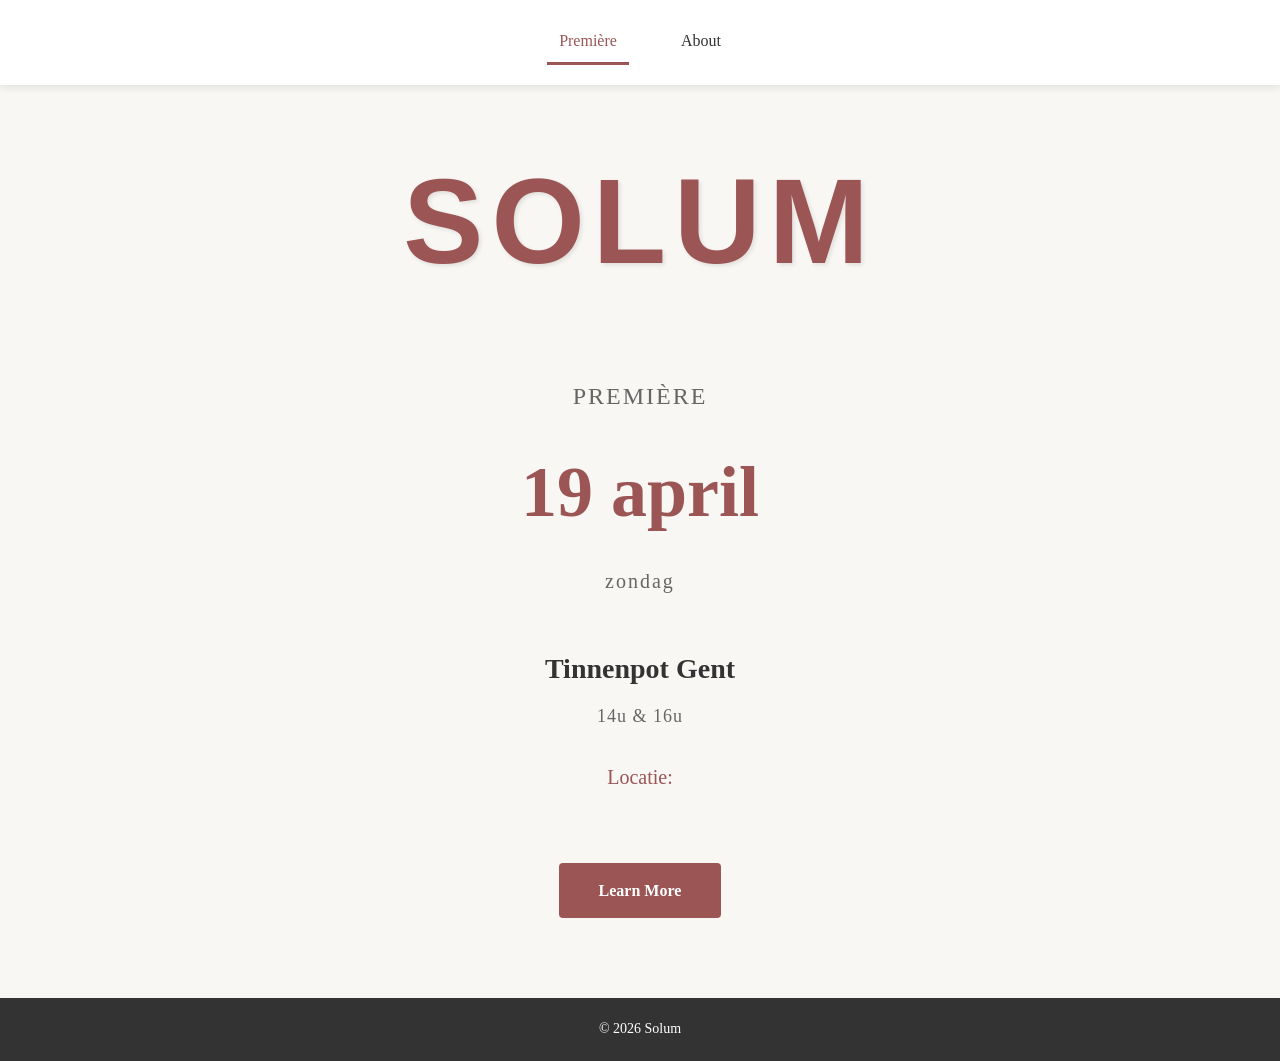
==== html/index.html @ c69c438b "Added the html and css files" ====
<!DOCTYPE html>
<html lang="en">
<head>
    <meta charset="UTF-8">
    <meta name="viewport" content="width=device-width, initial-scale=1.0">
    <title>Solum - Première</title>
    <link rel="stylesheet" href="styles.css">
</head>
<body>
    <nav class="navbar">
        <div class="nav-container">
            <a href="index.html" class="nav-link active">Première</a>
            <a href="info.html" class="nav-link">About</a>
        </div>
    </nav>

    <div class="container premiere-page">
        <div class="premiere-content">
            <div class="logo-section">
                <h1 class="solum-logo">Solum</h1>
            </div>

            <div class="premiere-info">
                <h2 class="section-label">Première</h2>
                <h3 class="date-main">19 april</h3>
                <p class="day">zondag</p>
            </div>

            <div class="event-details">
                <div class="detail-box">
                    <h4 class="location-title">Tinnenpot Gent</h4>
                    <p class="times">14u & 16u</p>
                </div>

                <div class="detail-box">
                    <h2 class="location-label">Locatie:</h2>
                </div>
            </div>

            <a href="info.html" class="cta-button">Learn More</a>
        </div>
    </div>

    <footer class="footer">
        <p>&copy; 2026 Solum</p>
    </footer>
</body>
</html>
---- html/styles.css ----
* {
    margin: 0;
    padding: 0;
    box-sizing: border-box;
}

body {
    font-family: 'Georgia', 'Garamond', serif;
    color: #333;
    background-color: #f9f7f4;
    line-height: 1.6;
}

.navbar {
    background-color: #fff;
    box-shadow: 0 2px 8px rgba(0, 0, 0, 0.1);
    position: sticky;
    top: 0;
    z-index: 100;
}

.nav-container {
    max-width: 1000px;
    margin: 0 auto;
    display: flex;
    justify-content: center;
    gap: 40px;
    padding: 20px;
}

.nav-link {
    text-decoration: none;
    color: #333;
    font-size: 16px;
    font-weight: 500;
    padding: 8px 12px;
    border-bottom: 3px solid transparent;
    transition: all 0.3s ease;
}

.nav-link:hover {
    color: #9B5555;
}

.nav-link.active {
    color: #9B5555;
    border-bottom-color: #9B5555;
}

.container {
    max-width: 1000px;
    margin: 0 auto;
    padding: 40px 20px;
    min-height: calc(100vh - 200px);
}

/* Premiere Page Styles */
.premiere-page {
    display: flex;
    align-items: center;
    justify-content: center;
}

.premiere-content {
    text-align: center;
    width: 100%;
}

.logo-section {
    margin-bottom: 60px;
}

.solum-logo {
    font-size: 120px;
    font-weight: bold;
    color: #9B5555;
    text-shadow: 2px 2px 4px rgba(0, 0, 0, 0.1);
    letter-spacing: 8px;
    font-family: 'Arial', sans-serif;
    text-transform: uppercase;
    margin-bottom: 40px;
}

.premiere-info {
    margin-bottom: 50px;
}

.section-label {
    font-size: 24px;
    color: #666;
    font-weight: normal;
    margin-bottom: 20px;
    letter-spacing: 2px;
    text-transform: uppercase;
}

.date-main {
    font-size: 72px;
    color: #9B5555;
    font-weight: bold;
    margin-bottom: 15px;
    font-family: 'Georgia', serif;
}

.day {
    font-size: 20px;
    color: #666;
    text-transform: lowercase;
    letter-spacing: 2px;
}

.event-details {
    margin-bottom: 50px;
}

.detail-box {
    margin-bottom: 30px;
}

.location-title {
    font-size: 28px;
    color: #333;
    margin-bottom: 10px;
    font-weight: 600;
}

.times {
    font-size: 18px;
    color: #666;
    letter-spacing: 1px;
}

.location-label {
    font-size: 20px;
    color: #9B5555;
    font-weight: normal;
}

.cta-button {
    display: inline-block;
    padding: 15px 40px;
    background-color: #9B5555;
    color: white;
    text-decoration: none;
    border-radius: 4px;
    font-size: 16px;
    font-weight: 600;
    transition: all 0.3s ease;
    margin-top: 20px;
}

.cta-button:hover {
    background-color: #7a4444;
    transform: translateY(-2px);
    box-shadow: 0 4px 12px rgba(155, 85, 85, 0.3);
}

/* Info Page Styles */
.info-page {
    background-color: #f9f7f4;
}

.info-content {
    max-width: 700px;
    margin: 0 auto;
}

.page-title {
    font-size: 64px;
    color: #9B5555;
    margin-bottom: 50px;
    text-align: center;
    font-weight: bold;
}

.info-section {
    margin-bottom: 40px;
    padding-bottom: 30px;
    border-bottom: 1px solid #ddd;
}

.info-section:last-of-type {
    border-bottom: none;
}

.info-section h2 {
    font-size: 28px;
    color: #333;
    margin-bottom: 15px;
    font-weight: 600;
}

.info-section h3 {
    font-size: 22px;
    color: #333;
    margin-bottom: 15px;
    font-weight: 600;
}

.info-section p {
    font-size: 16px;
    color: #555;
    line-height: 1.8;
}

.info-credits {
    background-color: #f0ebe5;
    padding: 25px;
    border-radius: 4px;
    border: none;
}

.info-credits ul {
    list-style: none;
    margin-top: 15px;
}

.info-credits li {
    margin-bottom: 12px;
    font-size: 16px;
    color: #555;
}

.info-credits strong {
    color: #9B5555;
    font-weight: 600;
}

/* Footer */
.footer {
    background-color: #333;
    color: #fff;
    text-align: center;
    padding: 20px;
    margin-top: 40px;
}

.footer p {
    margin: 0;
    font-size: 14px;
}

/* Responsive Design */
@media (max-width: 768px) {
    .solum-logo {
        font-size: 80px;
        letter-spacing: 4px;
    }

    .date-main {
        font-size: 48px;
    }

    .page-title {
        font-size: 42px;
    }

    .nav-container {
        gap: 20px;
    }

    .nav-link {
        font-size: 14px;
    }

    .premiere-content {
        padding: 20px;
    }

    .info-content {
        padding: 0 20px;
    }

    .info-section h2 {
        font-size: 24px;
    }

    .location-title {
        font-size: 24px;
    }
}

@media (max-width: 480px) {
    .solum-logo {
        font-size: 60px;
        letter-spacing: 2px;
    }

    .date-main {
        font-size: 36px;
    }

    .page-title {
        font-size: 32px;
    }

    .nav-container {
        gap: 15px;
        padding: 15px;
    }

    .nav-link {
        font-size: 12px;
    }
}
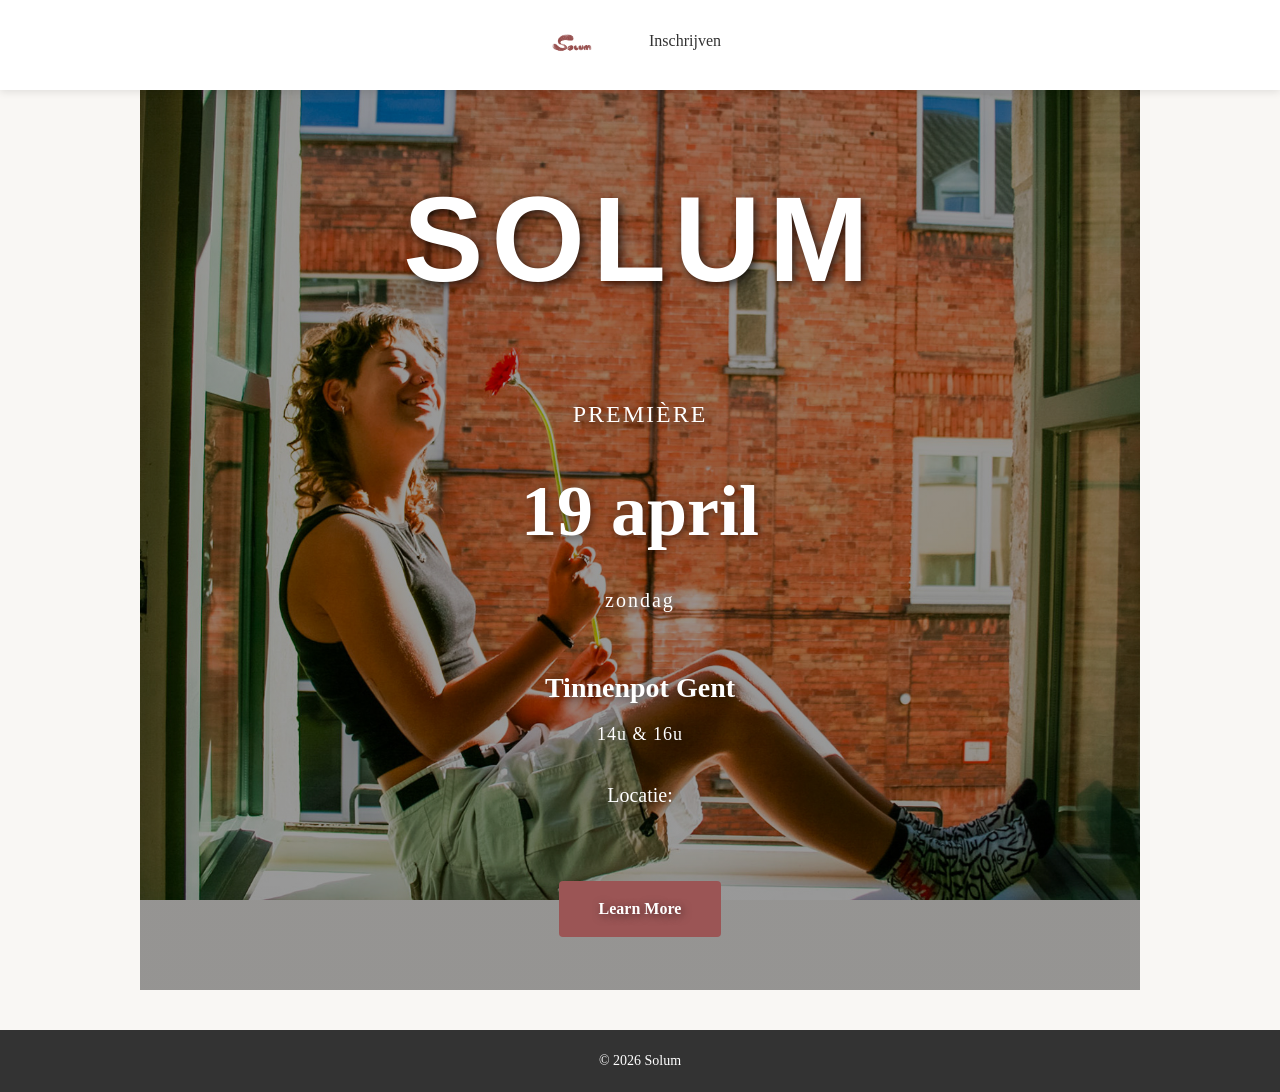
==== commit c94133fe: "commit message" ====
--- a/html/index.html
+++ b/html/index.html
@@ -9,8 +9,8 @@
 <body>
     <nav class="navbar">
         <div class="nav-container">
-            <a href="index.html" class="nav-link active">Première</a>
-            <a href="info.html" class="nav-link">About</a>
+            <a href="index.html" class="nav-link active nav-logo"><img src="../photos/logo Png vierkant.png" alt="Solum Logo"></a>
+            <a href="info.html" class="nav-link">Inschrijven</a>
         </div>
     </nav>
 
--- a/html/styles.css
+++ b/html/styles.css
@@ -47,6 +47,18 @@
     border-bottom-color: #9B5555;
 }
 
+.nav-logo img {
+    height: 50px;
+    width: auto;
+    display: block;
+    border-bottom: none !important;
+}
+
+.nav-logo {
+    border-bottom: none !important;
+    padding: 0 !important;
+}
+
 .container {
     max-width: 1000px;
     margin: 0 auto;
@@ -59,11 +71,15 @@
     display: flex;
     align-items: center;
     justify-content: center;
+    background: linear-gradient(rgba(0, 0, 0, 0.4), rgba(0, 0, 0, 0.4)), url('../photos/fotoSolumn.jpg') center/cover no-repeat fixed;
+    min-height: 100vh;
+    color: white;
 }
 
 .premiere-content {
     text-align: center;
     width: 100%;
+    text-shadow: 2px 2px 8px rgba(0, 0, 0, 0.5);
 }
 
 .logo-section {
@@ -73,8 +89,8 @@
 .solum-logo {
     font-size: 120px;
     font-weight: bold;
-    color: #9B5555;
-    text-shadow: 2px 2px 4px rgba(0, 0, 0, 0.1);
+    color: white;
+    text-shadow: 3px 3px 10px rgba(0, 0, 0, 0.7);
     letter-spacing: 8px;
     font-family: 'Arial', sans-serif;
     text-transform: uppercase;
@@ -87,7 +103,7 @@
 
 .section-label {
     font-size: 24px;
-    color: #666;
+    color: #fff;
     font-weight: normal;
     margin-bottom: 20px;
     letter-spacing: 2px;
@@ -96,7 +112,7 @@
 
 .date-main {
     font-size: 72px;
-    color: #9B5555;
+    color: #fff;
     font-weight: bold;
     margin-bottom: 15px;
     font-family: 'Georgia', serif;
@@ -104,7 +120,7 @@
 
 .day {
     font-size: 20px;
-    color: #666;
+    color: #fff;
     text-transform: lowercase;
     letter-spacing: 2px;
 }
@@ -119,20 +135,20 @@
 
 .location-title {
     font-size: 28px;
-    color: #333;
+    color: #fff;
     margin-bottom: 10px;
     font-weight: 600;
 }
 
 .times {
     font-size: 18px;
-    color: #666;
+    color: #fff;
     letter-spacing: 1px;
 }
 
 .location-label {
     font-size: 20px;
-    color: #9B5555;
+    color: #fff;
     font-weight: normal;
 }
 
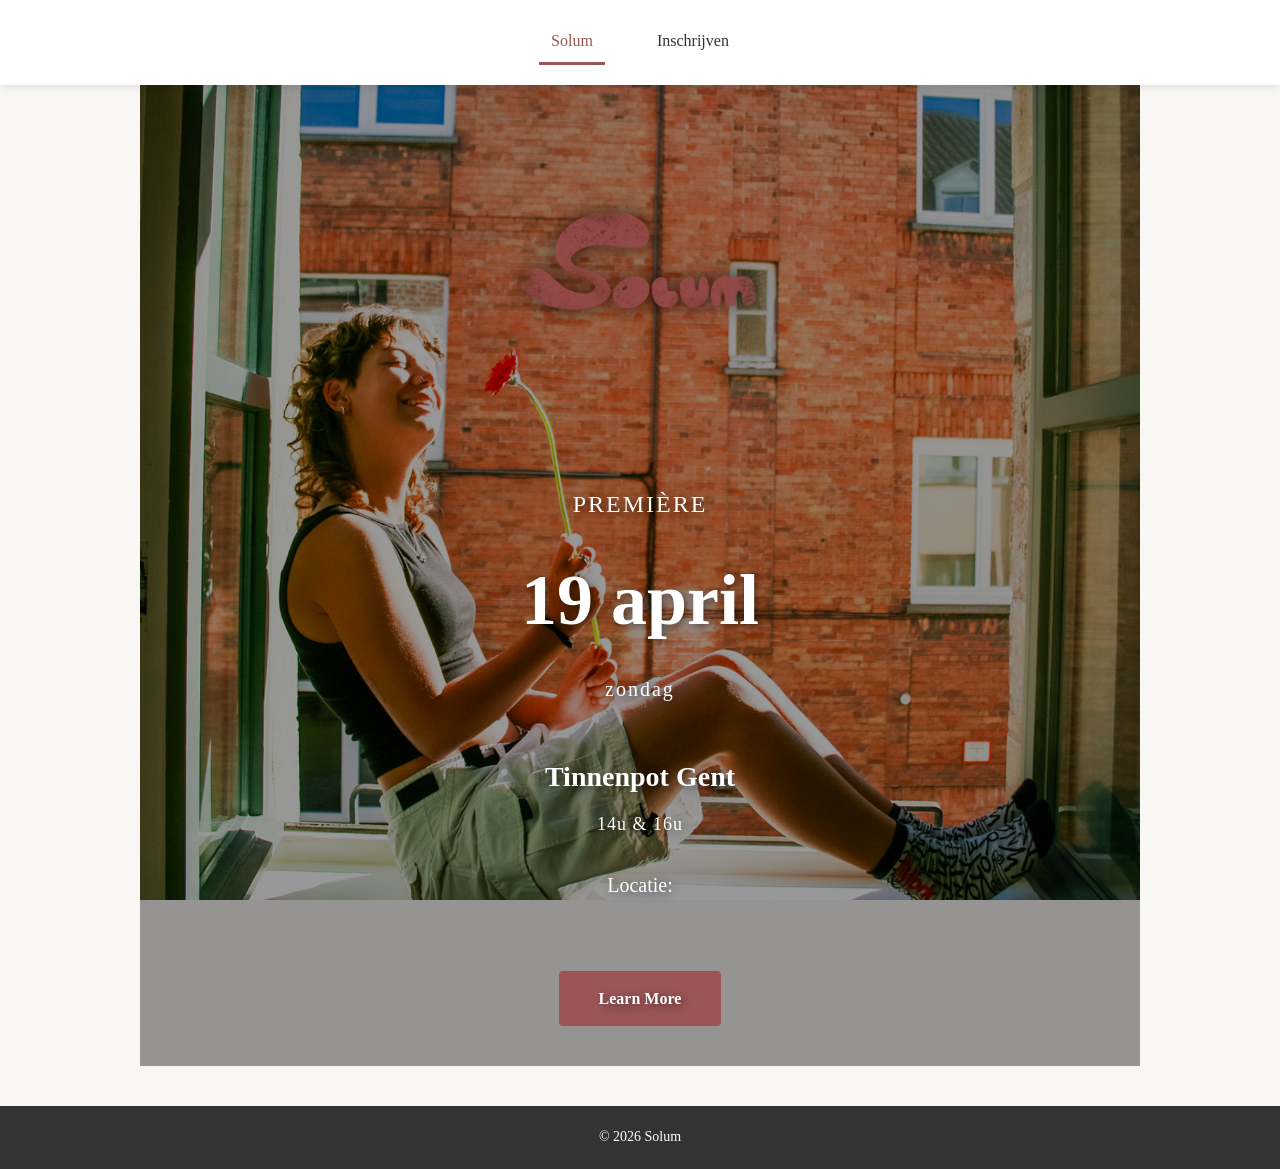
==== commit a208675d: "commit message" ====
--- a/html/index.html
+++ b/html/index.html
@@ -9,7 +9,7 @@
 <body>
     <nav class="navbar">
         <div class="nav-container">
-            <a href="index.html" class="nav-link active nav-logo"><img src="../photos/logo Png vierkant.png" alt="Solum Logo"></a>
+            <a href="index.html" class="nav-link active">Solum</a>
             <a href="info.html" class="nav-link">Inschrijven</a>
         </div>
     </nav>
@@ -17,7 +17,7 @@
     <div class="container premiere-page">
         <div class="premiere-content">
             <div class="logo-section">
-                <h1 class="solum-logo">Solum</h1>
+                <img src="../photos/logo Png vierkant.png" alt="Solum Logo" class="solum-logo-img">
             </div>
 
             <div class="premiere-info">
--- a/html/styles.css
+++ b/html/styles.css
@@ -47,18 +47,6 @@
     border-bottom-color: #9B5555;
 }
 
-.nav-logo img {
-    height: 50px;
-    width: auto;
-    display: block;
-    border-bottom: none !important;
-}
-
-.nav-logo {
-    border-bottom: none !important;
-    padding: 0 !important;
-}
-
 .container {
     max-width: 1000px;
     margin: 0 auto;
@@ -86,15 +74,12 @@
     margin-bottom: 60px;
 }
 
-.solum-logo {
-    font-size: 120px;
-    font-weight: bold;
-    color: white;
-    text-shadow: 3px 3px 10px rgba(0, 0, 0, 0.7);
-    letter-spacing: 8px;
-    font-family: 'Arial', sans-serif;
-    text-transform: uppercase;
-    margin-bottom: 40px;
+.solum-logo-img {
+    max-width: 300px;
+    height: auto;
+    display: block;
+    margin: 0 auto 40px;
+    filter: drop-shadow(0 0 10px rgba(0, 0, 0, 0.7));
 }
 
 .premiere-info {
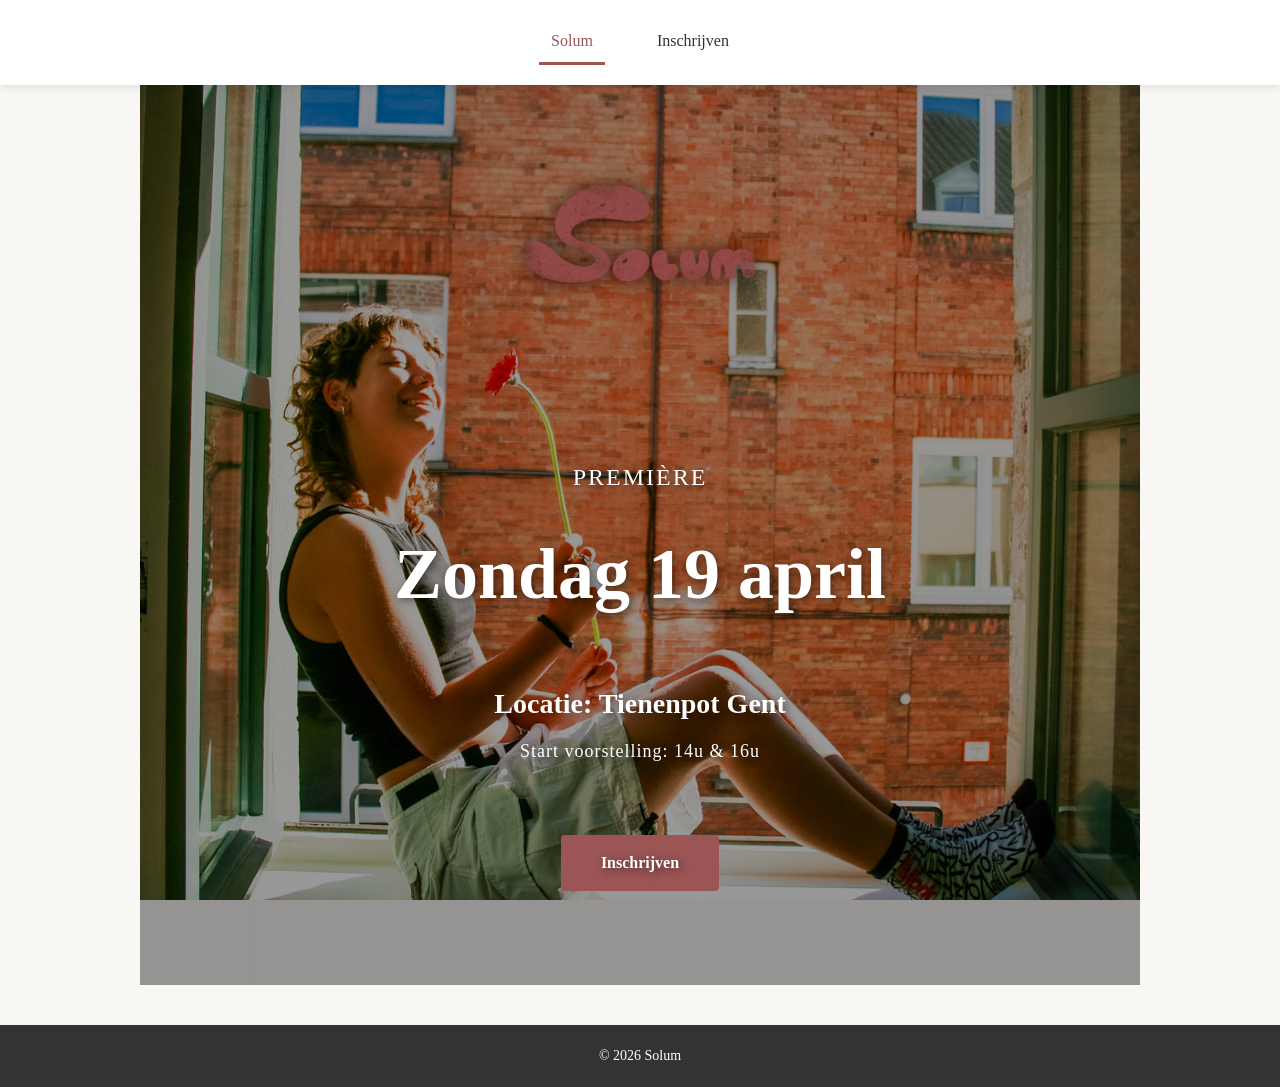
==== commit 1202d51c: "commit message" ====
--- a/html/index.html
+++ b/html/index.html
@@ -22,22 +22,18 @@
 
             <div class="premiere-info">
                 <h2 class="section-label">Première</h2>
-                <h3 class="date-main">19 april</h3>
-                <p class="day">zondag</p>
+                <h3 class="date-main">Zondag 19 april</h3>
+                
             </div>
 
             <div class="event-details">
                 <div class="detail-box">
-                    <h4 class="location-title">Tinnenpot Gent</h4>
-                    <p class="times">14u & 16u</p>
-                </div>
-
-                <div class="detail-box">
-                    <h2 class="location-label">Locatie:</h2>
+                    <h4 class="location-title">Locatie: Tienenpot Gent</h4>
+                    <p class="times">Start voorstelling: 14u & 16u</p>
                 </div>
             </div>
 
-            <a href="info.html" class="cta-button">Learn More</a>
+            <a href="info.html" class="cta-button">Inschrijven</a>
         </div>
     </div>
 
--- a/html/styles.css
+++ b/html/styles.css
@@ -72,6 +72,7 @@
 
 .logo-section {
     margin-bottom: 60px;
+    margin-top: -80px;
 }
 
 .solum-logo-img {
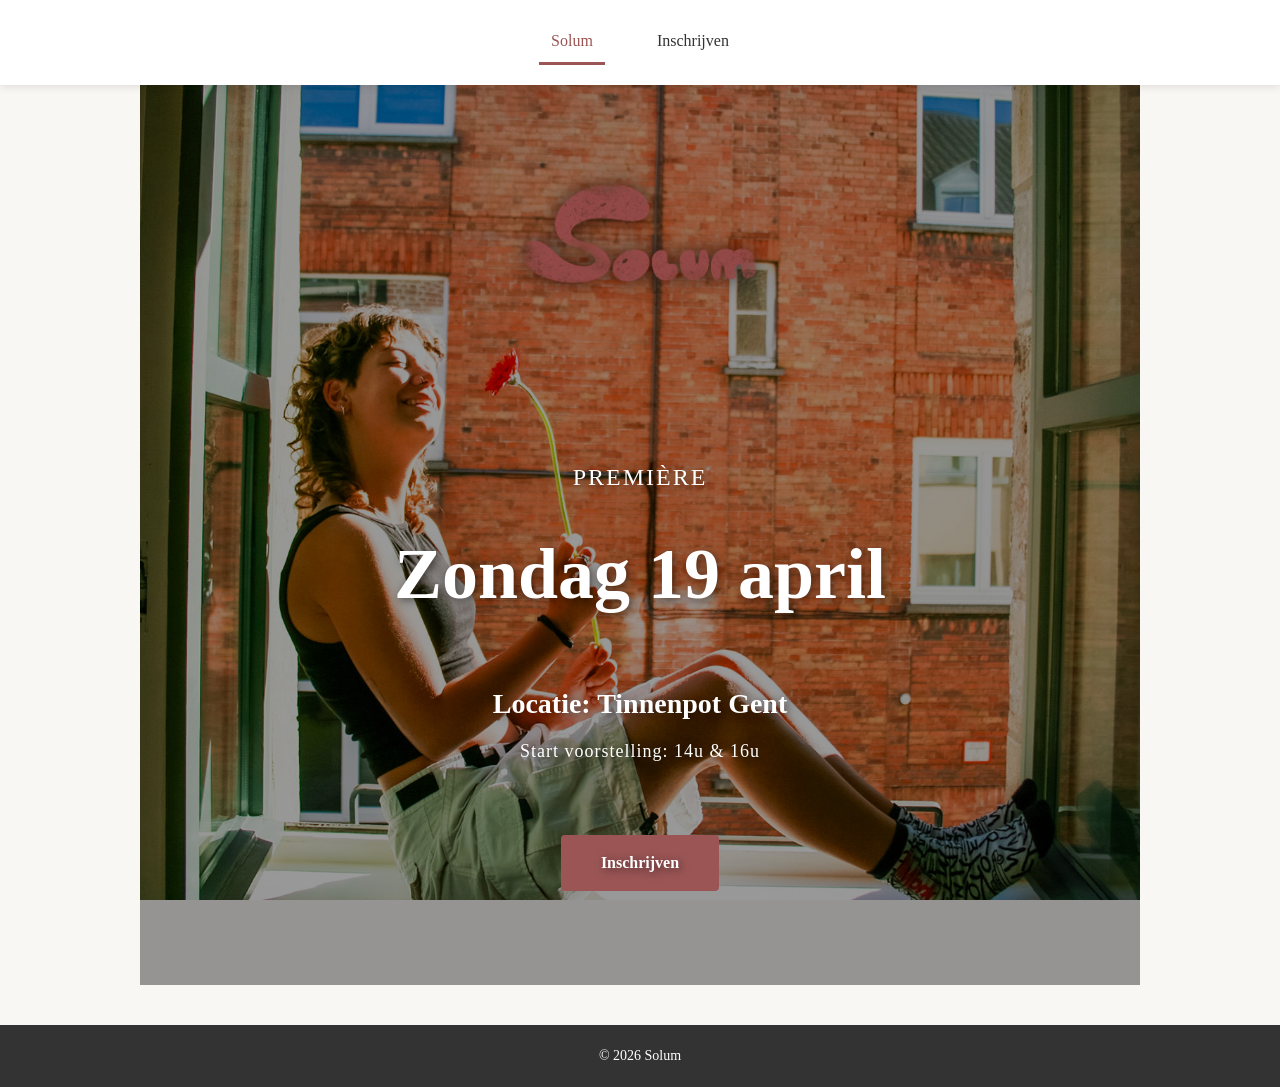
==== commit 822cbefa: "Commit message" ====
--- a/html/index.html
+++ b/html/index.html
@@ -28,7 +28,7 @@
 
             <div class="event-details">
                 <div class="detail-box">
-                    <h4 class="location-title">Locatie: Tienenpot Gent</h4>
+                    <h4 class="location-title">Locatie: Tinnenpot Gent</h4>
                     <p class="times">Start voorstelling: 14u & 16u</p>
                 </div>
             </div>
--- a/html/styles.css
+++ b/html/styles.css
@@ -157,6 +157,22 @@
     box-shadow: 0 4px 12px rgba(155, 85, 85, 0.3);
 }
 
+.button-container {
+    display: flex;
+    gap: 15px;
+    justify-content: center;
+    flex-wrap: wrap;
+    margin-top: 30px;
+}
+
+.cta-signup {
+    background-color: #9B5555;
+}
+
+.cta-signup:hover {
+    background-color: #7a4444;
+}
+
 /* Info Page Styles */
 .info-page {
     background-color: #f9f7f4;
@@ -175,6 +191,18 @@
     font-weight: bold;
 }
 
+.info-image-section {
+    margin-bottom: 40px;
+    text-align: center;
+}
+
+.info-image {
+    max-width: 100%;
+    height: auto;
+    border-radius: 8px;
+    box-shadow: 0 4px 12px rgba(0, 0, 0, 0.15);
+}
+
 .info-section {
     margin-bottom: 40px;
     padding-bottom: 30px;
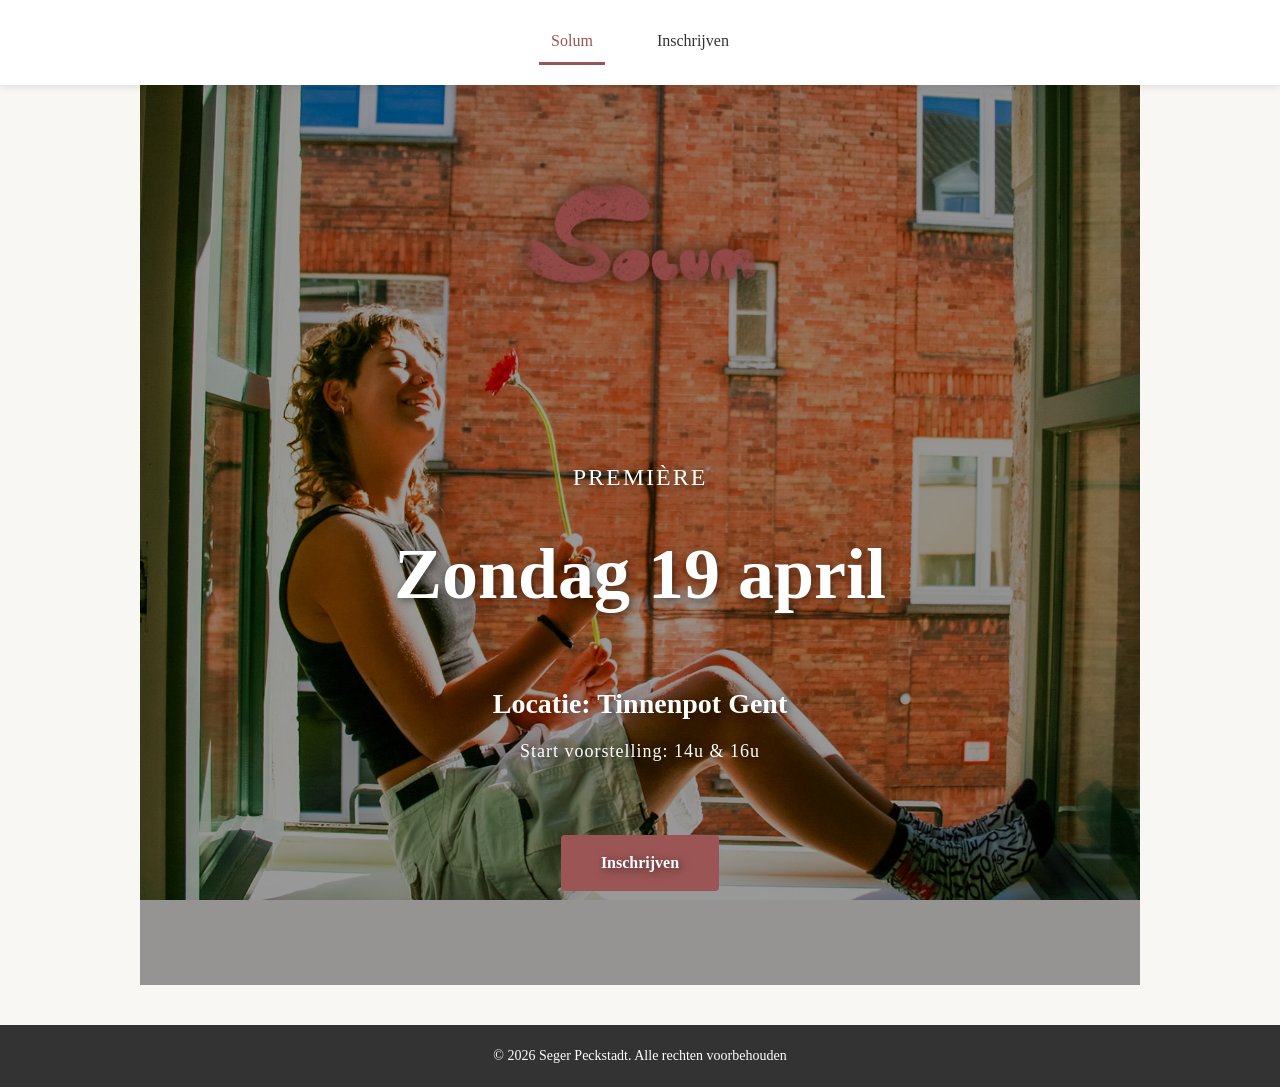
==== commit 8646d875: "Update index.html update van de copyright shizzle in de index pagina" ====
--- a/html/index.html
+++ b/html/index.html
@@ -38,7 +38,7 @@
     </div>
 
     <footer class="footer">
-        <p>&copy; 2026 Solum</p>
+        <p>&copy; 2026 Seger Peckstadt. Alle rechten voorbehouden</p>
     </footer>
 </body>
 </html>
